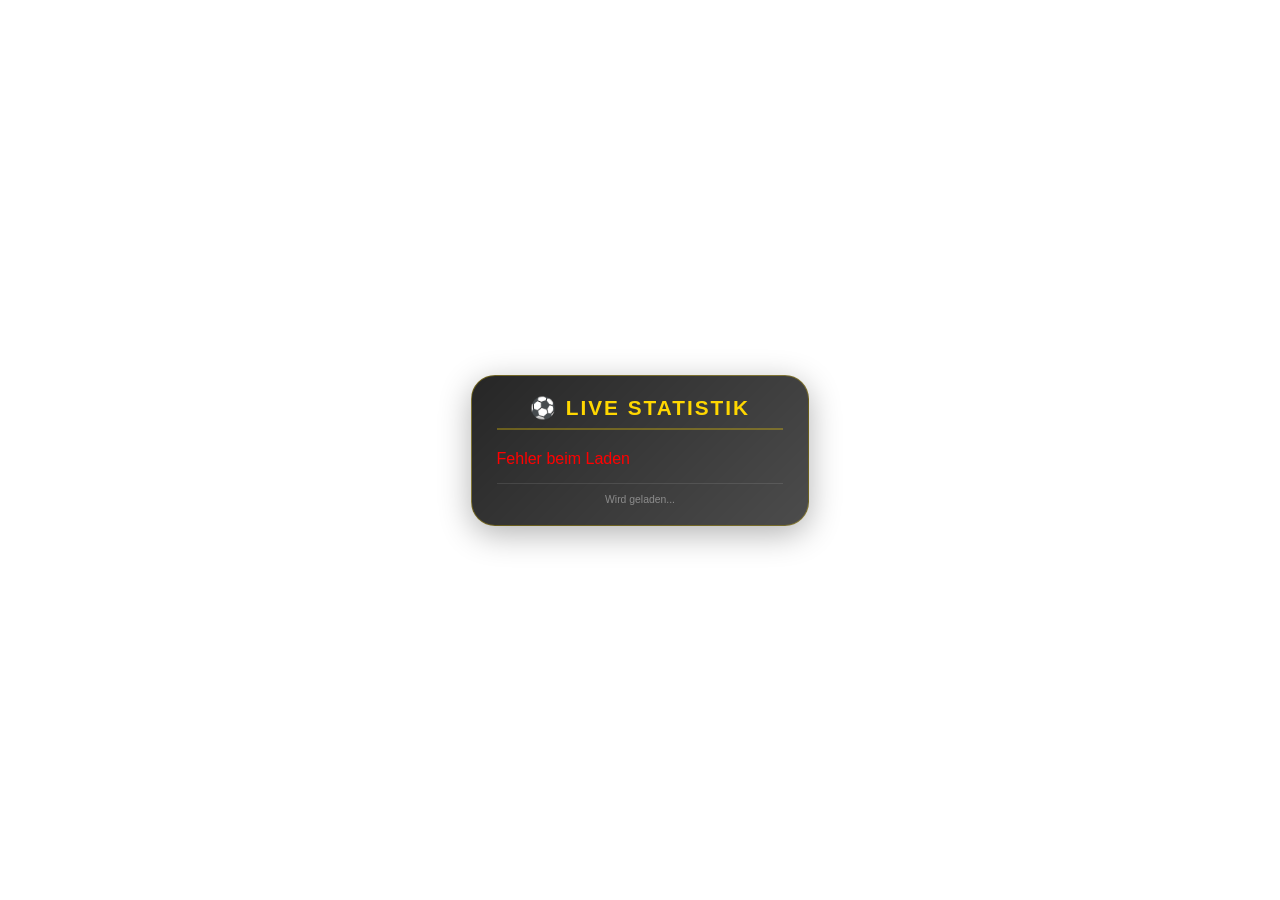
==== display.html @ 853344c0 "Add files via upload" ====
<!DOCTYPE html>
<html lang="de">
<head>
    <meta charset="UTF-8">
    <meta name="viewport" content="width=device-width, initial-scale=1.0">
    <title>Live Statistiken - OBS Overlay</title>
    <style>
        * {
            margin: 0;
            padding: 0;
            box-sizing: border-box;
        }

        body {
            background: transparent;
            font-family: 'Segoe UI', -apple-system, BlinkMacSystemFont, sans-serif;
            padding: 15px;
            min-height: 100vh;
            display: flex;
            justify-content: center;
            align-items: center;
        }

        .stats-container {
            background: linear-gradient(135deg, rgba(0, 0, 0, 0.85) 0%, rgba(0, 0, 0, 0.7) 100%);
            backdrop-filter: blur(8px);
            border-radius: 24px;
            padding: 20px 25px;
            border: 1px solid rgba(255, 215, 0, 0.3);
            box-shadow: 0 8px 32px rgba(0, 0, 0, 0.3);
            min-width: 280px;
        }

        .title {
            text-align: center;
            color: #ffd700;
            font-size: 1.3rem;
            font-weight: bold;
            margin-bottom: 20px;
            letter-spacing: 2px;
            text-transform: uppercase;
            border-bottom: 2px solid rgba(255, 215, 0, 0.3);
            padding-bottom: 8px;
        }

        .stats-grid {
            display: grid;
            grid-template-columns: repeat(2, 1fr);
            gap: 12px 20px;
        }

        .stat-item {
            display: flex;
            justify-content: space-between;
            align-items: baseline;
            padding: 6px 0;
            border-bottom: 1px solid rgba(255, 255, 255, 0.1);
        }

        .stat-name {
            color: #e0e0e0;
            font-size: 0.85rem;
            font-weight: 500;
        }

        .stat-value {
            color: #ffd700;
            font-size: 1.5rem;
            font-weight: bold;
            font-family: monospace;
            text-shadow: 0 0 5px rgba(255, 215, 0, 0.3);
        }

        .last-updated {
            text-align: center;
            margin-top: 15px;
            font-size: 0.65rem;
            color: rgba(255, 255, 255, 0.4);
            border-top: 1px solid rgba(255, 255, 255, 0.1);
            padding-top: 10px;
        }
    </style>
</head>
<body>
<div class="stats-container">
    <div class="title">⚽ LIVE STATISTIK</div>
    <div class="stats-grid" id="statsGrid"></div>
    <div class="last-updated" id="lastUpdate">Wird geladen...</div>
</div>

<script>
    // KEIN TOKEN HIER! Nur der öffentliche GitHub Pages Link
    const STATS_URL = 'https://raw.githubusercontent.com/DEIN_USERNAME/DEIN_REPO/main/stats.json';
    
    const STATS = [
        { id: 'corners', name: 'Ecken', icon: '🏁' },
        { id: 'yellowCards', name: 'Gelbe Karten', icon: '🟨' },
        { id: 'redCards', name: 'Rote Karten', icon: '🟥' },
        { id: 'freeKicks', name: 'Freistöße', icon: '⚡' },
        { id: 'penalties', name: 'Elfmeter', icon: '🎯' },
        { id: 'shots', name: 'Torschüsse', icon: '🎯' },
        { id: 'shotsOnTarget', name: 'Schüsse aufs Tor', icon: '📊' },
        { id: 'offsides', name: 'Abseits', icon: '🚩' },
        { id: 'fouls', name: 'Fouls', icon: '⚠️' },
        { id: 'goalKicks', name: 'Abstöße', icon: '🥅' },
        { id: 'throwIns', name: 'Einwürfe', icon: '🔄' }
    ];

    async function loadAndDisplay() {
        try {
            const response = await fetch(STATS_URL + '?t=' + Date.now()); // Cache vermeiden
            if (response.ok) {
                const stats = await response.json();
                
                const grid = document.getElementById('statsGrid');
                grid.innerHTML = '';
                
                STATS.forEach(stat => {
                    const value = stats[stat.id] || 0;
                    const div = document.createElement('div');
                    div.className = 'stat-item';
                    div.innerHTML = `
                        <span class="stat-name">${stat.icon} ${stat.name}</span>
                        <span class="stat-value">${value}</span>
                    `;
                    grid.appendChild(div);
                });
                
                const now = new Date();
                document.getElementById('lastUpdate').innerHTML = `Letzte Aktualisierung: ${now.toLocaleTimeString()}`;
            } else {
                document.getElementById('statsGrid').innerHTML = '<div style="color:red;text-align:center;">Keine Daten verfügbar</div>';
            }
        } catch (error) {
            console.error('Fehler:', error);
            document.getElementById('statsGrid').innerHTML = '<div style="color:red;text-align:center;">Fehler beim Laden</div>';
        }
    }

    // Alle 5 Sekunden automatisch aktualisieren (oder du aktualisiert manuell in OBS)
    loadAndDisplay();
    setInterval(loadAndDisplay, 5000);
</script>
</body>
</html>
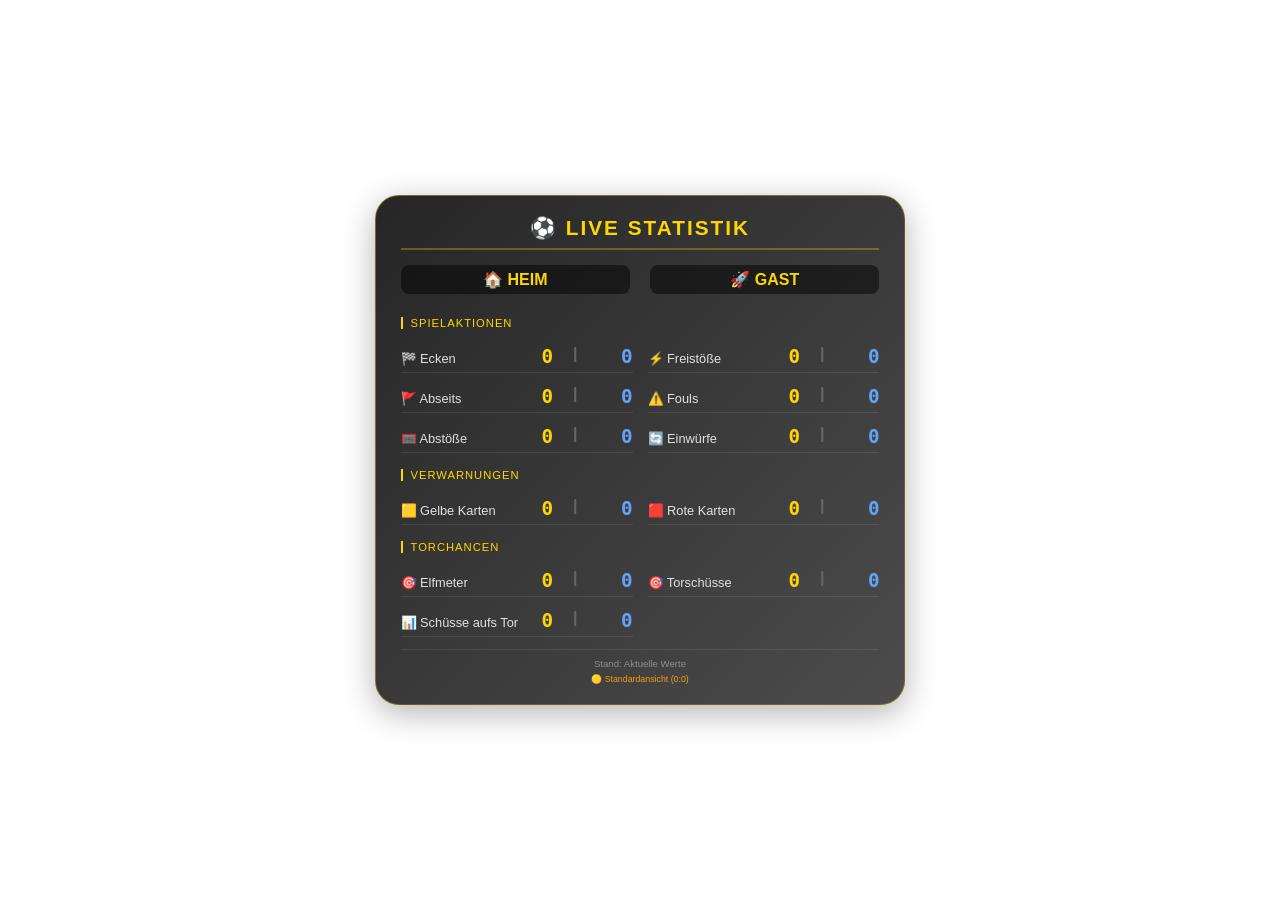
==== commit 20c9bf0d: "Add files via upload" ====
--- a/display.html
+++ b/display.html
@@ -28,7 +28,7 @@
             padding: 20px 25px;
             border: 1px solid rgba(255, 215, 0, 0.3);
             box-shadow: 0 8px 32px rgba(0, 0, 0, 0.3);
-            min-width: 280px;
+            min-width: 320px;
         }
 
         .title {
@@ -36,110 +36,254 @@
             color: #ffd700;
             font-size: 1.3rem;
             font-weight: bold;
-            margin-bottom: 20px;
+            margin-bottom: 15px;
             letter-spacing: 2px;
             text-transform: uppercase;
             border-bottom: 2px solid rgba(255, 215, 0, 0.3);
             padding-bottom: 8px;
         }
 
+        .team-header {
+            display: grid;
+            grid-template-columns: 1fr 1fr;
+            gap: 20px;
+            margin-bottom: 15px;
+            text-align: center;
+        }
+
+        .team-name {
+            font-size: 1rem;
+            font-weight: bold;
+            color: #ffd700;
+            background: rgba(0, 0, 0, 0.5);
+            padding: 5px;
+            border-radius: 8px;
+        }
+
         .stats-grid {
             display: grid;
             grid-template-columns: repeat(2, 1fr);
-            gap: 12px 20px;
+            gap: 8px 15px;
+        }
+
+        .stat-category {
+            grid-column: span 2;
+            color: #ffd700;
+            font-size: 0.7rem;
+            text-transform: uppercase;
+            letter-spacing: 1px;
+            margin-top: 8px;
+            margin-bottom: 4px;
+            border-left: 2px solid #ffd700;
+            padding-left: 8px;
         }
 
         .stat-item {
             display: flex;
             justify-content: space-between;
             align-items: baseline;
-            padding: 6px 0;
+            padding: 4px 0;
             border-bottom: 1px solid rgba(255, 255, 255, 0.1);
         }
 
         .stat-name {
             color: #e0e0e0;
-            font-size: 0.85rem;
+            font-size: 0.8rem;
             font-weight: 500;
         }
 
-        .stat-value {
-            color: #ffd700;
-            font-size: 1.5rem;
+        .stat-values {
+            display: flex;
+            gap: 15px;
             font-weight: bold;
+        }
+
+        .stat-home {
+            color: #ffd700;
+            font-size: 1.2rem;
             font-family: monospace;
-            text-shadow: 0 0 5px rgba(255, 215, 0, 0.3);
+            min-width: 35px;
+            text-align: right;
+        }
+
+        .stat-away {
+            color: #60a5fa;
+            font-size: 1.2rem;
+            font-family: monospace;
+            min-width: 35px;
+            text-align: right;
+        }
+
+        .separator {
+            color: #666;
+            margin: 0 5px;
         }
 
         .last-updated {
             text-align: center;
-            margin-top: 15px;
-            font-size: 0.65rem;
+            margin-top: 12px;
+            font-size: 0.6rem;
             color: rgba(255, 255, 255, 0.4);
             border-top: 1px solid rgba(255, 255, 255, 0.1);
-            padding-top: 10px;
+            padding-top: 8px;
+        }
+
+        .status-indicator {
+            text-align: center;
+            font-size: 0.55rem;
+            color: #10b981;
+            margin-top: 5px;
         }
     </style>
 </head>
 <body>
 <div class="stats-container">
     <div class="title">⚽ LIVE STATISTIK</div>
+    <div class="team-header">
+        <div class="team-name">🏠 HEIM</div>
+        <div class="team-name">🚀 GAST</div>
+    </div>
     <div class="stats-grid" id="statsGrid"></div>
     <div class="last-updated" id="lastUpdate">Wird geladen...</div>
+    <div class="status-indicator" id="statusIndicator">🟢 Live</div>
 </div>
 
 <script>
-    // KEIN TOKEN HIER! Nur der öffentliche GitHub Pages Link
+    // Deine GitHub Pages URL für die stats.json
     const STATS_URL = 'https://raw.githubusercontent.com/DEIN_USERNAME/DEIN_REPO/main/stats.json';
     
+    // Statistik-Kategorien (Heim und Gast separat)
     const STATS = [
-        { id: 'corners', name: 'Ecken', icon: '🏁' },
-        { id: 'yellowCards', name: 'Gelbe Karten', icon: '🟨' },
-        { id: 'redCards', name: 'Rote Karten', icon: '🟥' },
-        { id: 'freeKicks', name: 'Freistöße', icon: '⚡' },
-        { id: 'penalties', name: 'Elfmeter', icon: '🎯' },
-        { id: 'shots', name: 'Torschüsse', icon: '🎯' },
-        { id: 'shotsOnTarget', name: 'Schüsse aufs Tor', icon: '📊' },
-        { id: 'offsides', name: 'Abseits', icon: '🚩' },
-        { id: 'fouls', name: 'Fouls', icon: '⚠️' },
-        { id: 'goalKicks', name: 'Abstöße', icon: '🥅' },
-        { id: 'throwIns', name: 'Einwürfe', icon: '🔄' }
+        { id: 'home_corners', name: 'Ecken', icon: '🏁', category: 'Spielaktionen' },
+        { id: 'away_corners', name: 'Ecken', icon: '🏁', category: 'Spielaktionen' },
+        { id: 'home_yellowCards', name: 'Gelbe Karten', icon: '🟨', category: 'Verwarnungen' },
+        { id: 'away_yellowCards', name: 'Gelbe Karten', icon: '🟨', category: 'Verwarnungen' },
+        { id: 'home_redCards', name: 'Rote Karten', icon: '🟥', category: 'Verwarnungen' },
+        { id: 'away_redCards', name: 'Rote Karten', icon: '🟥', category: 'Verwarnungen' },
+        { id: 'home_freeKicks', name: 'Freistöße', icon: '⚡', category: 'Spielaktionen' },
+        { id: 'away_freeKicks', name: 'Freistöße', icon: '⚡', category: 'Spielaktionen' },
+        { id: 'home_penalties', name: 'Elfmeter', icon: '🎯', category: 'Torchancen' },
+        { id: 'away_penalties', name: 'Elfmeter', icon: '🎯', category: 'Torchancen' },
+        { id: 'home_shots', name: 'Torschüsse', icon: '🎯', category: 'Torchancen' },
+        { id: 'away_shots', name: 'Torschüsse', icon: '🎯', category: 'Torchancen' },
+        { id: 'home_shotsOnTarget', name: 'Schüsse aufs Tor', icon: '📊', category: 'Torchancen' },
+        { id: 'away_shotsOnTarget', name: 'Schüsse aufs Tor', icon: '📊', category: 'Torchancen' },
+        { id: 'home_offsides', name: 'Abseits', icon: '🚩', category: 'Spielaktionen' },
+        { id: 'away_offsides', name: 'Abseits', icon: '🚩', category: 'Spielaktionen' },
+        { id: 'home_fouls', name: 'Fouls', icon: '⚠️', category: 'Spielaktionen' },
+        { id: 'away_fouls', name: 'Fouls', icon: '⚠️', category: 'Spielaktionen' },
+        { id: 'home_goalKicks', name: 'Abstöße', icon: '🥅', category: 'Spielaktionen' },
+        { id: 'away_goalKicks', name: 'Abstöße', icon: '🥅', category: 'Spielaktionen' },
+        { id: 'home_throwIns', name: 'Einwürfe', icon: '🔄', category: 'Spielaktionen' },
+        { id: 'away_throwIns', name: 'Einwürfe', icon: '🔄', category: 'Spielaktionen' }
     ];
 
-    async function loadAndDisplay() {
+    // Standard-Statistiken (alles 0)
+    const DEFAULT_STATS = {};
+    STATS.forEach(stat => {
+        DEFAULT_STATS[stat.id] = 0;
+    });
+
+    let currentStats = { ...DEFAULT_STATS };
+    let lastLoadTime = null;
+
+    function groupByCategory() {
+        const categories = {};
+        STATS.forEach(stat => {
+            if (!categories[stat.category]) {
+                categories[stat.category] = [];
+            }
+            categories[stat.category].push(stat);
+        });
+        return categories;
+    }
+
+    function displayStats(stats) {
+        const grid = document.getElementById('statsGrid');
+        grid.innerHTML = '';
+        
+        const categories = groupByCategory();
+        
+        for (const [category, statsList] of Object.entries(categories)) {
+            // Kategorie-Header
+            const categoryDiv = document.createElement('div');
+            categoryDiv.className = 'stat-category';
+            categoryDiv.textContent = category;
+            grid.appendChild(categoryDiv);
+            
+            // Gruppiere zusammengehörige Heim/Gast Stats
+            const grouped = {};
+            statsList.forEach(stat => {
+                const baseName = stat.name;
+                if (!grouped[baseName]) {
+                    grouped[baseName] = { home: null, away: null };
+                }
+                if (stat.id.startsWith('home_')) {
+                    grouped[baseName].home = stat;
+                } else if (stat.id.startsWith('away_')) {
+                    grouped[baseName].away = stat;
+                }
+            });
+            
+            // Zeige jede Statistik als eine Zeile mit Heim und Gast
+            for (const [displayName, pair] of Object.entries(grouped)) {
+                const homeValue = pair.home ? (stats[pair.home.id] || 0) : 0;
+                const awayValue = pair.away ? (stats[pair.away.id] || 0) : 0;
+                const icon = pair.home?.icon || pair.away?.icon || '📊';
+                
+                const statDiv = document.createElement('div');
+                statDiv.className = 'stat-item';
+                statDiv.innerHTML = `
+                    <span class="stat-name">${icon} ${displayName}</span>
+                    <div class="stat-values">
+                        <span class="stat-home">${homeValue}</span>
+                        <span class="separator">|</span>
+                        <span class="stat-away">${awayValue}</span>
+                    </div>
+                `;
+                grid.appendChild(statDiv);
+            }
+        }
+    }
+
+    async function loadStats() {
         try {
-            const response = await fetch(STATS_URL + '?t=' + Date.now()); // Cache vermeiden
+            // Versuche mit GitHub API (funktioniert immer)
+            const apiUrl = `https://api.github.com/repos/DEIN_USERNAME/DEIN_REPO/contents/stats.json`;
+            const response = await fetch(apiUrl);
+            
             if (response.ok) {
-                const stats = await response.json();
-                
-                const grid = document.getElementById('statsGrid');
-                grid.innerHTML = '';
-                
-                STATS.forEach(stat => {
-                    const value = stats[stat.id] || 0;
-                    const div = document.createElement('div');
-                    div.className = 'stat-item';
-                    div.innerHTML = `
-                        <span class="stat-name">${stat.icon} ${stat.name}</span>
-                        <span class="stat-value">${value}</span>
-                    `;
-                    grid.appendChild(div);
-                });
-                
-                const now = new Date();
-                document.getElementById('lastUpdate').innerHTML = `Letzte Aktualisierung: ${now.toLocaleTimeString()}`;
+                const data = await response.json();
+                const content = JSON.parse(atob(data.content));
+                currentStats = { ...DEFAULT_STATS, ...content };
+                lastLoadTime = new Date();
+                document.getElementById('statusIndicator').innerHTML = '🟢 Live-Daten';
+                document.getElementById('statusIndicator').style.color = '#10b981';
             } else {
-                document.getElementById('statsGrid').innerHTML = '<div style="color:red;text-align:center;">Keine Daten verfügbar</div>';
+                throw new Error('API nicht erreichbar');
             }
         } catch (error) {
-            console.error('Fehler:', error);
-            document.getElementById('statsGrid').innerHTML = '<div style="color:red;text-align:center;">Fehler beim Laden</div>';
+            console.warn('Fehler beim Laden, zeige Standardwerte:', error);
+            // Bei Fehler Standardwerte anzeigen (alles 0)
+            currentStats = { ...DEFAULT_STATS };
+            document.getElementById('statusIndicator').innerHTML = '🟡 Standardansicht (0:0)';
+            document.getElementById('statusIndicator').style.color = '#f59e0b';
+        }
+        
+        // Anzeige aktualisieren
+        displayStats(currentStats);
+        
+        // Letzte Aktualisierungszeit anzeigen
+        if (lastLoadTime) {
+            document.getElementById('lastUpdate').innerHTML = `Aktualisiert: ${lastLoadTime.toLocaleTimeString()}`;
+        } else {
+            document.getElementById('lastUpdate').innerHTML = `Stand: Aktuelle Werte`;
         }
     }
 
-    // Alle 5 Sekunden automatisch aktualisieren (oder du aktualisiert manuell in OBS)
-    loadAndDisplay();
-    setInterval(loadAndDisplay, 5000);
+    // Alle 3 Sekunden aktualisieren (für Live-Gefühl)
+    loadStats();
+    setInterval(loadStats, 3000);
 </script>
 </body>
 </html>
